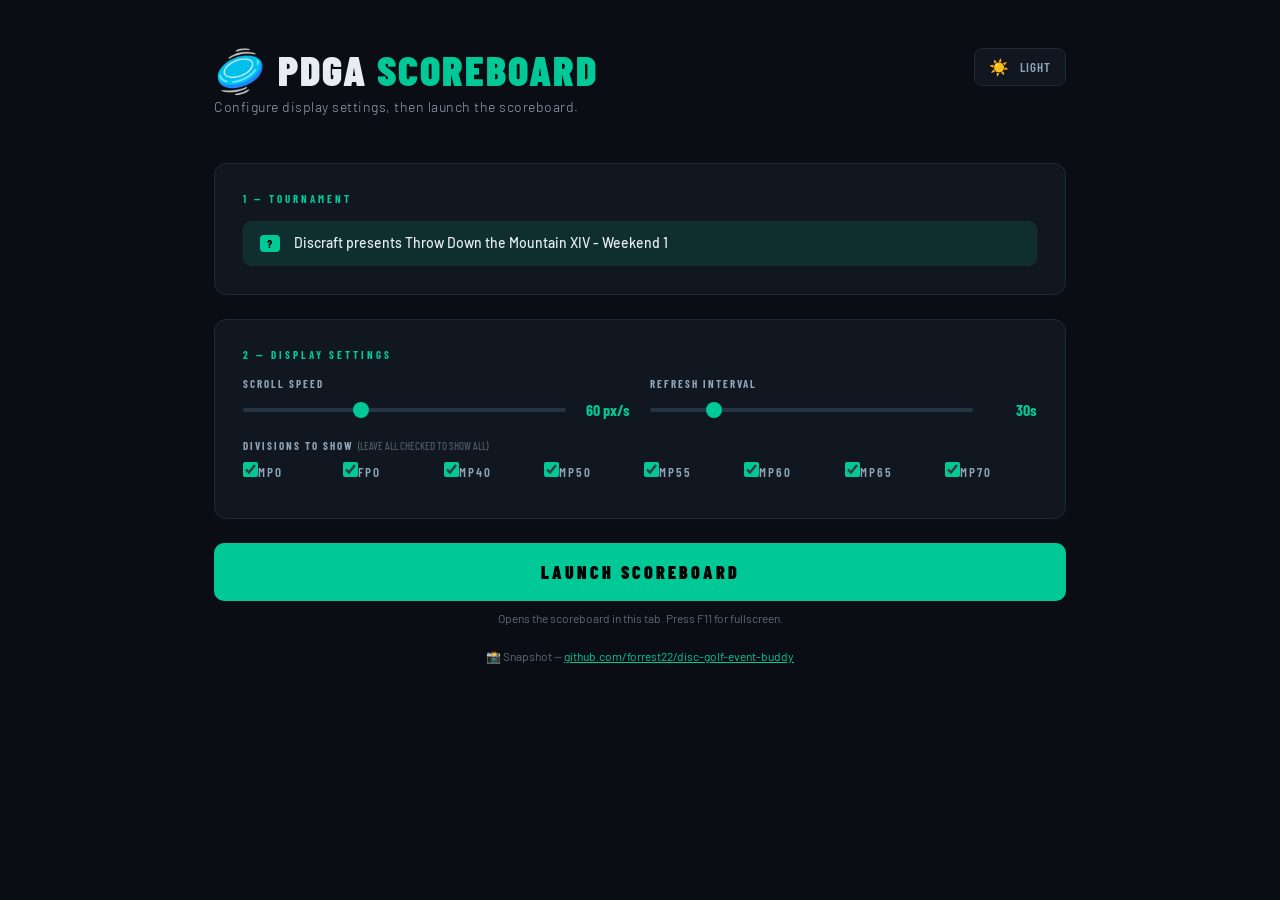
==== docs/demo/index.html @ 9107b609 "Build demo into a demo/ folder" ====
<!doctype html>
<html lang="en">
  <head>
    <meta charset="UTF-8" />
    <meta name="viewport" content="width=device-width, initial-scale=1.0" />
    <title>PDGA Scoreboard &mdash; Discraft presents Throw Down the Mountain XIV - Weekend 1</title>
    <link rel="stylesheet" href="theme.css" />
    <style>
      html,
      body {
        min-height: 100vh;
      }
      .page {
        max-width: 900px;
        margin: 0 auto;
        padding: 48px 24px 80px;
      }
      .header {
        display: flex;
        align-items: flex-start;
        justify-content: space-between;
        margin-bottom: 48px;
      }
      .header-left h1 {
        font-family: "Barlow Condensed", sans-serif;
        font-size: 42px;
        font-weight: 900;
        letter-spacing: 2px;
        text-transform: uppercase;
        line-height: 1;
        color: var(--text);
      }
      .header-left h1 span {
        color: var(--accent);
      }
      .header-left p {
        margin-top: 8px;
        font-size: 14px;
        color: var(--text2);
        font-weight: 300;
        letter-spacing: 0.5px;
      }
      .theme-toggle {
        display: flex;
        align-items: center;
        gap: 10px;
        cursor: pointer;
        padding: 8px 14px;
        border-radius: 8px;
        border: 1px solid var(--border);
        background: var(--surface);
        color: var(--text2);
        font-family: "Barlow Condensed", sans-serif;
        font-size: 13px;
        font-weight: 600;
        letter-spacing: 1px;
        text-transform: uppercase;
        transition: all 0.2s;
        user-select: none;
      }
      .theme-toggle:hover {
        border-color: var(--accent);
        color: var(--accent);
      }
      .theme-toggle .icon {
        font-size: 16px;
      }
      .section-title {
        font-family: "Barlow Condensed", sans-serif;
        font-size: 11px;
        font-weight: 700;
        letter-spacing: 3px;
        text-transform: uppercase;
        color: var(--accent);
        margin-bottom: 16px;
      }
      .card {
        background: var(--surface);
        border: 1px solid var(--border);
        border-radius: 12px;
        padding: 28px;
        margin-bottom: 24px;
        transition:
          background 0.3s,
          border-color 0.3s;
      }
      .search-wrap {
        position: relative;
        margin-bottom: 12px;
      }
      .search-wrap .icon {
        position: absolute;
        left: 14px;
        top: 50%;
        transform: translateY(-50%);
        color: var(--muted);
        font-size: 16px;
        pointer-events: none;
      }
      #search {
        width: 100%;
        padding: 12px 14px 12px 42px;
        background: var(--surface2);
        border: 1px solid var(--border);
        border-radius: 8px;
        color: var(--text);
        font-family: "Barlow", sans-serif;
        font-size: 15px;
        outline: none;
        transition: border-color 0.2s;
      }
      #search:focus {
        border-color: var(--accent);
      }
      #search::placeholder {
        color: var(--muted);
      }
      .tier-filters {
        display: flex;
        flex-wrap: wrap;
        gap: 6px;
        margin-bottom: 16px;
      }
      .tier-pill {
        padding: 4px 12px;
        border-radius: 20px;
        border: 1px solid var(--border);
        background: transparent;
        color: var(--text2);
        font-family: "Barlow Condensed", sans-serif;
        font-size: 12px;
        font-weight: 700;
        letter-spacing: 1px;
        cursor: pointer;
        transition: all 0.15s;
        text-transform: uppercase;
      }
      .tier-pill:hover {
        border-color: var(--accent);
        color: var(--accent);
      }
      .tier-pill.active {
        background: var(--accent);
        border-color: var(--accent);
        color: #000;
      }
      #events-list {
        max-height: 340px;
        overflow-y: auto;
        border: 1px solid var(--border);
        border-radius: 8px;
      }
      #events-list::-webkit-scrollbar {
        width: 6px;
      }
      #events-list::-webkit-scrollbar-thumb {
        background: var(--border2);
        border-radius: 3px;
      }
      .event-item {
        display: flex;
        align-items: center;
        padding: 12px 16px;
        border-bottom: 1px solid var(--border);
        cursor: pointer;
        transition: background 0.15s;
        gap: 14px;
      }
      .event-item:last-child {
        border-bottom: none;
      }
      .event-item:hover {
        background: var(--hover-bg);
      }
      .event-item.selected {
        background: var(--selected-bg);
      }
      .event-item .tier-badge {
        font-family: "Barlow Condensed", sans-serif;
        font-size: 11px;
        font-weight: 800;
        letter-spacing: 1px;
        padding: 2px 7px;
        border-radius: 4px;
        background: var(--surface2);
        color: var(--text2);
        white-space: nowrap;
        flex-shrink: 0;
      }
      .event-item.selected .tier-badge {
        background: var(--accent);
        color: #000;
      }
      .event-item .event-info {
        flex: 1;
        min-width: 0;
      }
      .event-item .event-name {
        font-size: 14px;
        font-weight: 500;
        color: var(--text);
        white-space: nowrap;
        overflow: hidden;
        text-overflow: ellipsis;
      }
      .event-item .event-meta {
        font-size: 12px;
        color: var(--text2);
        margin-top: 2px;
      }
      .event-item .event-dates {
        font-family: "Barlow Condensed", sans-serif;
        font-size: 12px;
        color: var(--muted);
        white-space: nowrap;
        flex-shrink: 0;
      }
      .events-empty {
        padding: 32px;
        text-align: center;
        color: var(--muted);
        font-size: 14px;
      }
      #selected-summary {
        display: none;
        margin-top: 16px;
        padding: 14px 18px;
        background: var(--selected-bg);
        border: 1px solid var(--accent-dim);
        border-radius: 8px;
        font-size: 14px;
        color: var(--text);
      }
      #selected-summary strong {
        color: var(--accent);
      }
      .settings-grid {
        display: grid;
        grid-template-columns: 1fr 1fr;
        gap: 20px;
      }
      @media (max-width: 560px) {
        .settings-grid {
          grid-template-columns: 1fr;
        }
      }
      .setting-group label {
        display: block;
        font-family: "Barlow Condensed", sans-serif;
        font-size: 11px;
        font-weight: 700;
        letter-spacing: 2px;
        text-transform: uppercase;
        color: var(--text2);
        margin-bottom: 10px;
      }
      .slider-wrap {
        display: flex;
        align-items: center;
        gap: 12px;
      }
      input[type="range"] {
        flex: 1;
        -webkit-appearance: none;
        height: 4px;
        border-radius: 2px;
        background: var(--border2);
        outline: none;
      }
      input[type="range"]::-webkit-slider-thumb {
        -webkit-appearance: none;
        width: 16px;
        height: 16px;
        border-radius: 50%;
        background: var(--accent);
        cursor: pointer;
        transition: transform 0.15s;
      }
      input[type="range"]::-webkit-slider-thumb:hover {
        transform: scale(1.2);
      }
      .slider-val {
        font-family: "Barlow Condensed", sans-serif;
        font-size: 16px;
        font-weight: 700;
        color: var(--accent);
        min-width: 52px;
        text-align: right;
      }
      .div-grid {
        display: grid;
        grid-template-columns: repeat(auto-fill, minmax(90px, 1fr));
        gap: 8px;
      }
      .div-check {
        display: flex;
        align-items: center;
        gap: 6px;
        cursor: pointer;
      }
      .div-check input[type="checkbox"] {
        accent-color: var(--accent);
        width: 15px;
        height: 15px;
        cursor: pointer;
      }
      .div-check span {
        font-family: "Barlow Condensed", sans-serif;
        font-size: 13px;
        font-weight: 600;
        color: var(--text2);
      }
      #launch-btn {
        display: block;
        width: 100%;
        padding: 18px;
        margin-top: 8px;
        background: var(--accent);
        color: #000;
        font-family: "Barlow Condensed", sans-serif;
        font-size: 18px;
        font-weight: 900;
        letter-spacing: 3px;
        text-transform: uppercase;
        border: none;
        border-radius: 10px;
        cursor: pointer;
        transition:
          opacity 0.2s,
          transform 0.1s;
      }
      #launch-btn:hover:not(:disabled) {
        opacity: 0.9;
        transform: translateY(-1px);
      }
      #launch-btn:disabled {
        opacity: 0.35;
        cursor: not-allowed;
      }
      .launch-hint {
        text-align: center;
        margin-top: 10px;
        font-size: 12px;
        color: var(--muted);
      }
      .snapshot-note {
        text-align: center;
        margin-top: 24px;
        font-size: 12px;
        color: var(--muted);
      }
      .snapshot-note a {
        color: var(--accent);
      }
    </style>
  </head>
  <body>
    <div class="page">
      <div class="header">
        <div class="header-left">
          <h1>&#x1F94F; PDGA <span>Scoreboard</span></h1>
          <p>Configure display settings, then launch the scoreboard.</p>
        </div>
        <div class="theme-toggle" id="theme-toggle">
          <span class="icon" id="theme-icon">&#x2600;&#xFE0F;</span>
          <span id="theme-label">Light</span>
        </div>
      </div>

      <!-- Tournament (single, pre-selected) -->
      <div class="card">
        <div class="section-title">1 &#x2014; Tournament</div>
        <div id="events-list">
          <div class="event-item selected" id="the-event">
            <span class="tier-badge" id="event-tier">?</span>
            <div class="event-info">
              <div class="event-name" id="event-name-el"></div>
              <div class="event-meta" id="event-meta-el"></div>
            </div>
            <span class="event-dates" id="event-dates-el"></span>
          </div>
        </div>
        <div id="selected-summary"></div>
      </div>

      <!-- Settings -->
      <div class="card">
        <div class="section-title">2 &#x2014; Display Settings</div>
        <div class="settings-grid">
          <div class="setting-group">
            <label>Scroll Speed</label>
            <div class="slider-wrap">
              <input
                type="range"
                id="scroll-speed"
                min="10"
                max="150"
                step="5"
                value="60"
              />
              <span class="slider-val" id="scroll-speed-val">60 px/s</span>
            </div>
          </div>

          <div class="setting-group">
            <label>Refresh Interval</label>
            <div class="slider-wrap">
              <input
                type="range"
                id="poll-interval"
                min="10"
                max="120"
                step="5"
                value="30"
              />
              <span class="slider-val" id="poll-interval-val">30s</span>
            </div>
          </div>

          <div class="setting-group" style="grid-column: 1 / -1">
            <label
              >Divisions to Show
              <span
                style="color: var(--muted); font-weight: 400; letter-spacing: 0"
                >(leave all checked to show all)</span
              ></label
            >
            <div class="div-grid" id="div-grid"></div>
          </div>
        </div>
      </div>

      <button id="launch-btn">Launch Scoreboard</button>
      <p class="launch-hint">
        Opens the scoreboard in this tab. Press F11 for fullscreen.
      </p>
      <p class="snapshot-note">
        &#x1F4F8; Snapshot &mdash;
        <a href="https://github.com/forrest22/disc-golf-event-buddy">github.com/forrest22/disc-golf-event-buddy</a>
      </p>
    </div>

    <script src="scoreboard.js"></script>
    <script>
      const EVENT = {
  "tournId": "98453",
  "officialName": "Discraft presents Throw Down the Mountain XIV - Weekend 1",
  "tier": "?",
  "city": "",
  "stateProvince": "",
  "countryISO": "",
  "startDate": "",
  "endDate": ""
};
      const DIVS = [
  {
    "code": "MPO",
    "name": "Mixed Pro Open"
  },
  {
    "code": "FPO",
    "name": "Women's Pro Open"
  },
  {
    "code": "MP40",
    "name": "Mixed Pro 40+"
  },
  {
    "code": "MP50",
    "name": "Mixed Pro 50+"
  },
  {
    "code": "MP55",
    "name": "Mixed Pro 55+"
  },
  {
    "code": "MP60",
    "name": "Mixed Pro 60+"
  },
  {
    "code": "MP65",
    "name": "Mixed Pro 65+"
  },
  {
    "code": "MP70",
    "name": "Mixed Pro 70+"
  }
];

      // -- Cookie helpers (subset, set only) ----------------------------
      const CookiesS = {
        set(name, value) {
          document.cookie =
            name +
            "=" +
            encodeURIComponent(JSON.stringify(value)) +
            ";path=/;max-age=31536000";
        },
        get(name, fallback) {
          const match = document.cookie.match(
            new RegExp("(?:^|; )" + name + "=([^;]*)"),
          );
          if (!match) return fallback;
          try {
            return JSON.parse(decodeURIComponent(match[1]));
          } catch {
            return fallback;
          }
        },
      };

      // -- Theme ---------------------------------------------------------
      function applyTheme(light) {
        document.body.classList.toggle("light", light);
        document.getElementById("theme-icon").textContent = light
          ? "\uD83C\uDF19"
          : "\u2600\uFE0F";
        document.getElementById("theme-label").textContent = light
          ? "Dark"
          : "Light";
        CookiesS.set("theme", light ? "light" : "dark");
      }
      applyTheme(CookiesS.get("theme", "dark") === "light");
      document.getElementById("theme-toggle").addEventListener("click", () => {
        applyTheme(!document.body.classList.contains("light"));
      });

      // -- Populate event row -------------------------------------------
      function fmtDate(iso) {
        if (!iso) return "";
        return new Date(iso).toLocaleDateString("en-US", {
          month: "short",
          day: "numeric",
          timeZone: "UTC",
        });
      }
      const start = fmtDate(EVENT.startDate);
      const end = fmtDate(EVENT.endDate);
      document.getElementById("event-tier").textContent = EVENT.tier || "?";
      document.getElementById("event-name-el").textContent =
        EVENT.officialName || EVENT.name || "";
      document.getElementById("event-meta-el").textContent = [
        EVENT.city,
        EVENT.stateProvince,
        EVENT.countryISO,
      ]
        .filter(Boolean)
        .join(", ");
      document.getElementById("event-dates-el").textContent =
        start === end ? start : start + " \u2013 " + end;

      // -- Settings from cookies ----------------------------------------
      const savedSpeed = CookiesS.get("scrollSpeed", 60);
      const savedPoll = CookiesS.get("pollInterval", 30);
      document.getElementById("scroll-speed").value = savedSpeed;
      document.getElementById("scroll-speed-val").textContent =
        savedSpeed + " px/s";
      document.getElementById("poll-interval").value = savedPoll;
      document.getElementById("poll-interval-val").textContent =
        savedPoll + "s";

      document.getElementById("scroll-speed").addEventListener("input", (e) => {
        const v = parseInt(e.target.value);
        document.getElementById("scroll-speed-val").textContent = v + " px/s";
        CookiesS.set("scrollSpeed", v);
      });
      document
        .getElementById("poll-interval")
        .addEventListener("input", (e) => {
          const v = parseInt(e.target.value);
          document.getElementById("poll-interval-val").textContent = v + "s";
          CookiesS.set("pollInterval", v);
        });

      // -- Division checkboxes ------------------------------------------
      const divisionFilter = new Set(CookiesS.get("divisionFilter", []));
      const grid = document.getElementById("div-grid");
      grid.innerHTML = DIVS.map((d) => {
        const checked = divisionFilter.size === 0 || divisionFilter.has(d.code);
        return (
          '<label class="div-check"><input type="checkbox" value="' +
          d.code +
          '" ' +
          (checked ? "checked" : "") +
          " /><span>" +
          d.code +
          "</span></label>"
        );
      }).join("");

      grid.querySelectorAll("input[type=checkbox]").forEach((cb) => {
        cb.addEventListener("change", () => {
          if (cb.checked) divisionFilter.add(cb.value);
          else divisionFilter.delete(cb.value);
          CookiesS.set("divisionFilter", [...divisionFilter]);
        });
      });

      // -- Launch -------------------------------------------------------
      document.getElementById("launch-btn").addEventListener("click", () => {
        CookiesS.set("divisionFilter", [...divisionFilter]);
        window.location.href = "scoreboard.html";
      });
    </script>
  </body>
</html>
---- docs/demo/theme.css ----
/*
 * theme.css — Shared design tokens and base styles
 *
 * Imported by both landing.html and scoreboard.html.
 * Contains: Google Fonts, CSS variables (dark + light), and body base styles.
 *
 * Dark theme is the default (:root).
 * Light theme activates via the `light` class on <html> or <body>
 * (landing uses body.light, scoreboard uses html.light — both are declared here).
 */

@import url("https://fonts.googleapis.com/css2?family=Barlow+Condensed:wght@400;600;700;800;900&family=Barlow:wght@300;400;500;600&display=swap");

/* ── Dark theme (default) ── */
:root {
  --bg: #0a0e14;
  --surface: #111720;
  --surface2: #162030;
  --border: #1e2a38;
  --border2: #253545;
  --accent: #00c896;
  --accent-dim: #00533e;
  --accent-glow: rgba(0, 200, 150, 0.15);
  --red: #ff4d4d;
  --gold: #f5c842;
  --silver: #a8b8c8;
  --bronze: #cd7f3a;
  --text: #e8edf3;
  --text2: #8fa3b8;
  --muted: #5a6a7a;
  --input-bg: #0f1824;
  --card-bg: #111d2b;
  --hover-bg: rgba(0, 200, 150, 0.07);
  --selected-bg: rgba(0, 200, 150, 0.13);
}

/* ── Light theme ── */
/* Applied via html.light (scoreboard) or body.light (landing) */
html.light,
body.light {
  --bg: #f0f4f8;
  --surface: #ffffff;
  --surface2: #e8eef5;
  --border: #c8d5e2;
  --border2: #b0c0d0;
  --accent: #008f6b;
  --accent-dim: #004d3a;
  --accent-glow: rgba(0, 143, 107, 0.1);
  --red: #d93636;
  --gold: #c9a000;
  --silver: #607080;
  --bronze: #a05a20;
  --text: #1a2634;
  --text2: #4a6070;
  --muted: #3a5268;
  --input-bg: #ffffff;
  --card-bg: #f8fafb;
  --hover-bg: rgba(0, 143, 107, 0.06);
  --selected-bg: rgba(0, 143, 107, 0.1);
}

/* ── Base body styles ── */
*,
*::before,
*::after {
  box-sizing: border-box;
  margin: 0;
  padding: 0;
}

body {
  background: var(--bg);
  color: var(--text);
  font-family: "Barlow", sans-serif;
  transition:
    background 0.3s,
    color 0.3s;
}
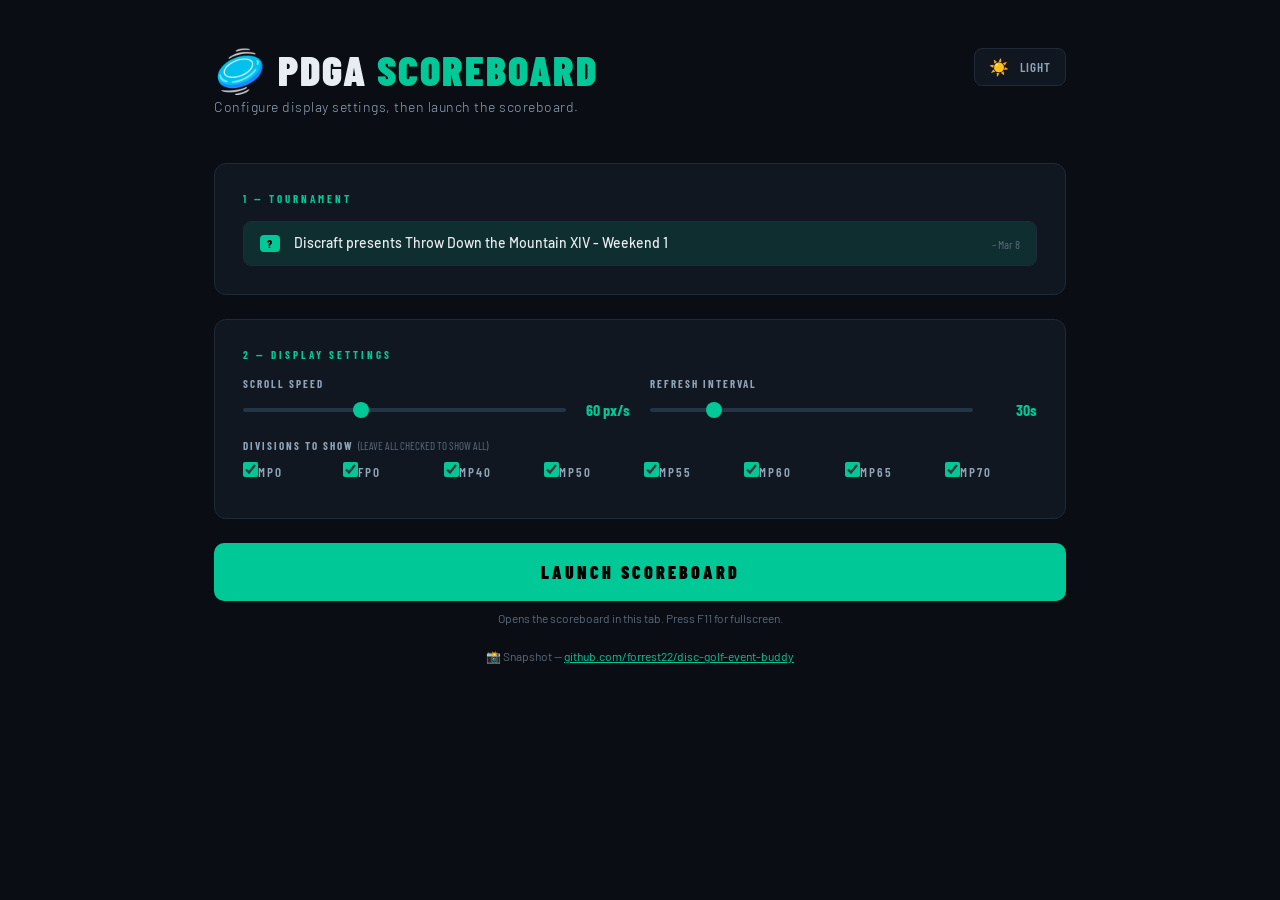
==== commit c3cc2233: "Fixed bug with DNF sentinels not being registered as DNF correctly" ====
--- a/docs/demo/index.html
+++ b/docs/demo/index.html
@@ -450,7 +450,7 @@
   "stateProvince": "",
   "countryISO": "",
   "startDate": "",
-  "endDate": ""
+  "endDate": "2026-03-08"
 };
       const DIVS = [
   {
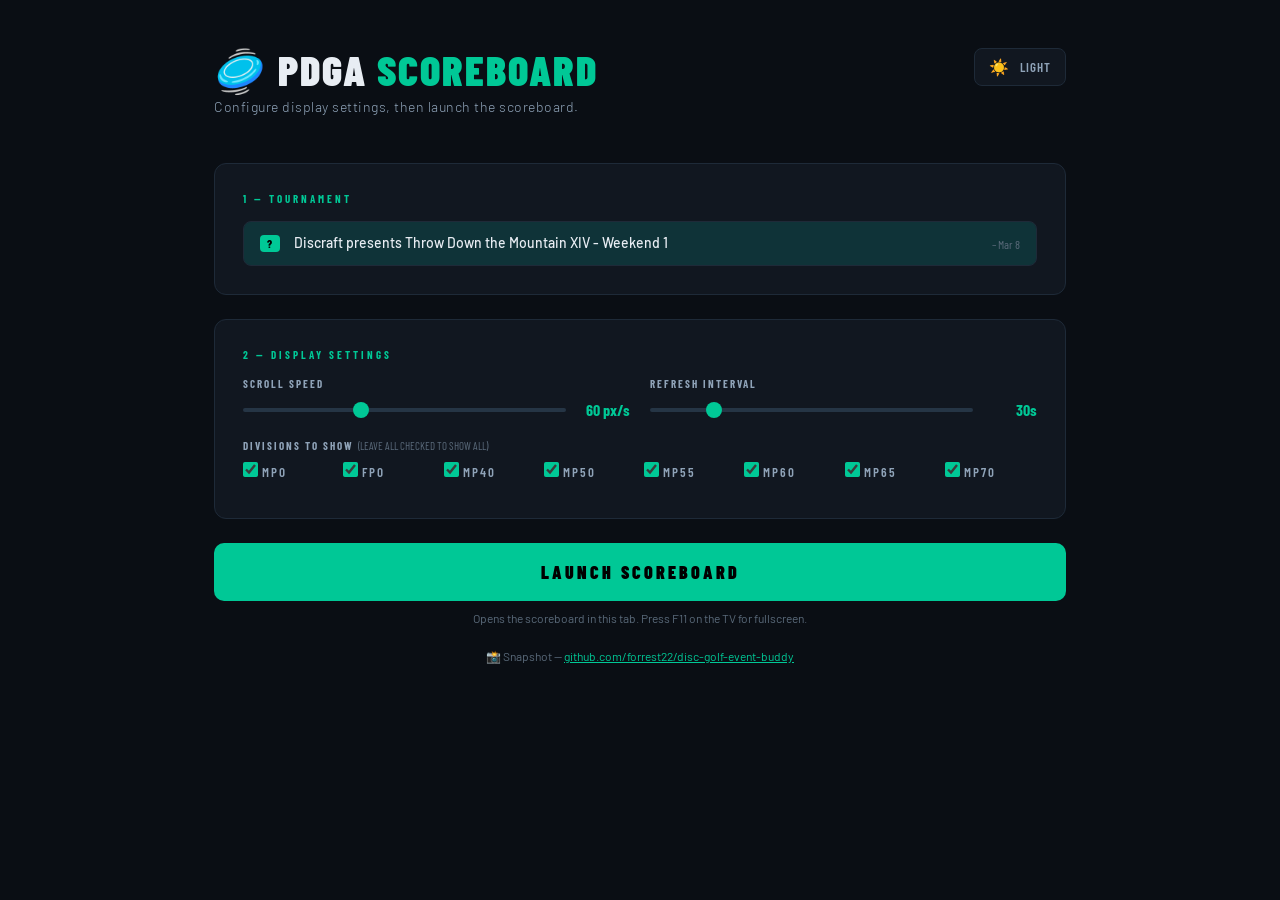
==== commit 5f30c478: "Refactored landing page to more closely follow the established pattern of extending the main page an" ====
--- a/docs/demo/index.html
+++ b/docs/demo/index.html
@@ -4,354 +4,80 @@
     <meta charset="UTF-8" />
     <meta name="viewport" content="width=device-width, initial-scale=1.0" />
     <title>PDGA Scoreboard &mdash; Discraft presents Throw Down the Mountain XIV - Weekend 1</title>
-    <link rel="stylesheet" href="theme.css" />
+    <link
+      rel="stylesheet"
+      href="theme.css"
+    />
     <style>
-      html,
-      body {
-        min-height: 100vh;
-      }
-      .page {
-        max-width: 900px;
-        margin: 0 auto;
-        padding: 48px 24px 80px;
-      }
-      .header {
-        display: flex;
-        align-items: flex-start;
-        justify-content: space-between;
-        margin-bottom: 48px;
-      }
-      .header-left h1 {
-        font-family: "Barlow Condensed", sans-serif;
-        font-size: 42px;
-        font-weight: 900;
-        letter-spacing: 2px;
-        text-transform: uppercase;
-        line-height: 1;
-        color: var(--text);
-      }
-      .header-left h1 span {
-        color: var(--accent);
-      }
-      .header-left p {
-        margin-top: 8px;
-        font-size: 14px;
-        color: var(--text2);
-        font-weight: 300;
-        letter-spacing: 0.5px;
-      }
-      .theme-toggle {
-        display: flex;
-        align-items: center;
-        gap: 10px;
-        cursor: pointer;
-        padding: 8px 14px;
-        border-radius: 8px;
-        border: 1px solid var(--border);
-        background: var(--surface);
-        color: var(--text2);
-        font-family: "Barlow Condensed", sans-serif;
-        font-size: 13px;
-        font-weight: 600;
-        letter-spacing: 1px;
-        text-transform: uppercase;
-        transition: all 0.2s;
-        user-select: none;
-      }
-      .theme-toggle:hover {
-        border-color: var(--accent);
-        color: var(--accent);
-      }
-      .theme-toggle .icon {
-        font-size: 16px;
-      }
-      .section-title {
-        font-family: "Barlow Condensed", sans-serif;
-        font-size: 11px;
-        font-weight: 700;
-        letter-spacing: 3px;
-        text-transform: uppercase;
-        color: var(--accent);
-        margin-bottom: 16px;
-      }
-      .card {
-        background: var(--surface);
-        border: 1px solid var(--border);
-        border-radius: 12px;
-        padding: 28px;
-        margin-bottom: 24px;
-        transition:
-          background 0.3s,
-          border-color 0.3s;
-      }
-      .search-wrap {
-        position: relative;
-        margin-bottom: 12px;
-      }
-      .search-wrap .icon {
-        position: absolute;
-        left: 14px;
-        top: 50%;
-        transform: translateY(-50%);
-        color: var(--muted);
-        font-size: 16px;
-        pointer-events: none;
-      }
-      #search {
-        width: 100%;
-        padding: 12px 14px 12px 42px;
-        background: var(--surface2);
-        border: 1px solid var(--border);
-        border-radius: 8px;
-        color: var(--text);
-        font-family: "Barlow", sans-serif;
-        font-size: 15px;
-        outline: none;
-        transition: border-color 0.2s;
-      }
-      #search:focus {
-        border-color: var(--accent);
-      }
-      #search::placeholder {
-        color: var(--muted);
-      }
-      .tier-filters {
-        display: flex;
-        flex-wrap: wrap;
-        gap: 6px;
-        margin-bottom: 16px;
-      }
-      .tier-pill {
-        padding: 4px 12px;
-        border-radius: 20px;
-        border: 1px solid var(--border);
-        background: transparent;
-        color: var(--text2);
-        font-family: "Barlow Condensed", sans-serif;
-        font-size: 12px;
-        font-weight: 700;
-        letter-spacing: 1px;
-        cursor: pointer;
-        transition: all 0.15s;
-        text-transform: uppercase;
-      }
-      .tier-pill:hover {
-        border-color: var(--accent);
-        color: var(--accent);
-      }
-      .tier-pill.active {
-        background: var(--accent);
-        border-color: var(--accent);
-        color: #000;
-      }
-      #events-list {
-        max-height: 340px;
-        overflow-y: auto;
-        border: 1px solid var(--border);
-        border-radius: 8px;
-      }
-      #events-list::-webkit-scrollbar {
-        width: 6px;
-      }
-      #events-list::-webkit-scrollbar-thumb {
-        background: var(--border2);
-        border-radius: 3px;
-      }
-      .event-item {
-        display: flex;
-        align-items: center;
-        padding: 12px 16px;
-        border-bottom: 1px solid var(--border);
-        cursor: pointer;
-        transition: background 0.15s;
-        gap: 14px;
-      }
-      .event-item:last-child {
-        border-bottom: none;
-      }
-      .event-item:hover {
-        background: var(--hover-bg);
-      }
-      .event-item.selected {
-        background: var(--selected-bg);
-      }
-      .event-item .tier-badge {
-        font-family: "Barlow Condensed", sans-serif;
-        font-size: 11px;
-        font-weight: 800;
-        letter-spacing: 1px;
-        padding: 2px 7px;
-        border-radius: 4px;
-        background: var(--surface2);
-        color: var(--text2);
-        white-space: nowrap;
-        flex-shrink: 0;
-      }
-      .event-item.selected .tier-badge {
-        background: var(--accent);
-        color: #000;
-      }
-      .event-item .event-info {
-        flex: 1;
-        min-width: 0;
-      }
-      .event-item .event-name {
-        font-size: 14px;
-        font-weight: 500;
-        color: var(--text);
-        white-space: nowrap;
-        overflow: hidden;
-        text-overflow: ellipsis;
-      }
-      .event-item .event-meta {
-        font-size: 12px;
-        color: var(--text2);
-        margin-top: 2px;
-      }
-      .event-item .event-dates {
-        font-family: "Barlow Condensed", sans-serif;
-        font-size: 12px;
-        color: var(--muted);
-        white-space: nowrap;
-        flex-shrink: 0;
-      }
-      .events-empty {
-        padding: 32px;
-        text-align: center;
-        color: var(--muted);
-        font-size: 14px;
-      }
-      #selected-summary {
-        display: none;
-        margin-top: 16px;
-        padding: 14px 18px;
-        background: var(--selected-bg);
-        border: 1px solid var(--accent-dim);
-        border-radius: 8px;
-        font-size: 14px;
-        color: var(--text);
-      }
-      #selected-summary strong {
-        color: var(--accent);
-      }
-      .settings-grid {
-        display: grid;
-        grid-template-columns: 1fr 1fr;
-        gap: 20px;
-      }
-      @media (max-width: 560px) {
-        .settings-grid {
-          grid-template-columns: 1fr;
-        }
-      }
-      .setting-group label {
-        display: block;
-        font-family: "Barlow Condensed", sans-serif;
-        font-size: 11px;
-        font-weight: 700;
-        letter-spacing: 2px;
-        text-transform: uppercase;
-        color: var(--text2);
-        margin-bottom: 10px;
-      }
-      .slider-wrap {
-        display: flex;
-        align-items: center;
-        gap: 12px;
-      }
-      input[type="range"] {
-        flex: 1;
-        -webkit-appearance: none;
-        height: 4px;
-        border-radius: 2px;
-        background: var(--border2);
-        outline: none;
-      }
-      input[type="range"]::-webkit-slider-thumb {
-        -webkit-appearance: none;
-        width: 16px;
-        height: 16px;
-        border-radius: 50%;
-        background: var(--accent);
-        cursor: pointer;
-        transition: transform 0.15s;
-      }
-      input[type="range"]::-webkit-slider-thumb:hover {
-        transform: scale(1.2);
-      }
-      .slider-val {
-        font-family: "Barlow Condensed", sans-serif;
-        font-size: 16px;
-        font-weight: 700;
-        color: var(--accent);
-        min-width: 52px;
-        text-align: right;
-      }
-      .div-grid {
-        display: grid;
-        grid-template-columns: repeat(auto-fill, minmax(90px, 1fr));
-        gap: 8px;
-      }
-      .div-check {
-        display: flex;
-        align-items: center;
-        gap: 6px;
-        cursor: pointer;
-      }
-      .div-check input[type="checkbox"] {
-        accent-color: var(--accent);
-        width: 15px;
-        height: 15px;
-        cursor: pointer;
-      }
-      .div-check span {
-        font-family: "Barlow Condensed", sans-serif;
-        font-size: 13px;
-        font-weight: 600;
-        color: var(--text2);
-      }
-      #launch-btn {
-        display: block;
-        width: 100%;
-        padding: 18px;
-        margin-top: 8px;
-        background: var(--accent);
-        color: #000;
-        font-family: "Barlow Condensed", sans-serif;
-        font-size: 18px;
-        font-weight: 900;
-        letter-spacing: 3px;
-        text-transform: uppercase;
-        border: none;
-        border-radius: 10px;
-        cursor: pointer;
-        transition:
-          opacity 0.2s,
-          transform 0.1s;
-      }
-      #launch-btn:hover:not(:disabled) {
-        opacity: 0.9;
-        transform: translateY(-1px);
-      }
-      #launch-btn:disabled {
-        opacity: 0.35;
-        cursor: not-allowed;
-      }
-      .launch-hint {
-        text-align: center;
-        margin-top: 10px;
-        font-size: 12px;
-        color: var(--muted);
-      }
-      .snapshot-note {
-        text-align: center;
-        margin-top: 24px;
-        font-size: 12px;
-        color: var(--muted);
-      }
-      .snapshot-note a {
-        color: var(--accent);
-      }
+      html, body { min-height: 100vh; }
+      .page { max-width: 900px; margin: 0 auto; padding: 48px 24px 80px; }
+
+      .header { display: flex; align-items: flex-start; justify-content: space-between; margin-bottom: 48px; }
+      .header-left h1 { font-family: 'Barlow Condensed', sans-serif; font-size: 42px; font-weight: 900; letter-spacing: 2px; text-transform: uppercase; line-height: 1; color: var(--text); }
+      .header-left h1 span { color: var(--accent); }
+      .header-left p { margin-top: 8px; font-size: 14px; color: var(--text2); font-weight: 300; letter-spacing: 0.5px; }
+
+      .theme-toggle { display: flex; align-items: center; gap: 10px; cursor: pointer; padding: 8px 14px; border-radius: 8px; border: 1px solid var(--border); background: var(--surface); color: var(--text2); font-family: 'Barlow Condensed', sans-serif; font-size: 13px; font-weight: 600; letter-spacing: 1px; text-transform: uppercase; transition: all 0.2s; user-select: none; }
+      .theme-toggle:hover { border-color: var(--accent); color: var(--accent); }
+      .theme-toggle .icon { font-size: 16px; }
+
+      .section-title { font-family: 'Barlow Condensed', sans-serif; font-size: 11px; font-weight: 700; letter-spacing: 3px; text-transform: uppercase; color: var(--accent); margin-bottom: 16px; }
+      .card { background: var(--surface); border: 1px solid var(--border); border-radius: 12px; padding: 28px; margin-bottom: 24px; transition: background 0.3s, border-color 0.3s; }
+
+      .search-wrap { position: relative; margin-bottom: 12px; }
+      .search-wrap .icon { position: absolute; left: 14px; top: 50%; transform: translateY(-50%); color: var(--muted); font-size: 16px; pointer-events: none; }
+      #search { width: 100%; padding: 12px 14px 12px 42px; background: var(--surface2); border: 1px solid var(--border); border-radius: 8px; color: var(--text); font-family: 'Barlow', sans-serif; font-size: 15px; outline: none; transition: border-color 0.2s; }
+      #search:focus { border-color: var(--accent); }
+      #search::placeholder { color: var(--muted); }
+
+      .tier-filters { display: flex; flex-wrap: wrap; gap: 6px; margin-bottom: 16px; }
+      .tier-pill { padding: 4px 12px; border-radius: 20px; border: 1px solid var(--border); background: transparent; color: var(--text2); font-family: 'Barlow Condensed', sans-serif; font-size: 12px; font-weight: 700; letter-spacing: 1px; cursor: pointer; transition: all 0.15s; text-transform: uppercase; }
+      .tier-pill:hover { border-color: var(--accent); color: var(--accent); }
+      .tier-pill.active { background: var(--accent); border-color: var(--accent); color: #000; }
+
+      #events-list { max-height: 340px; overflow-y: auto; border: 1px solid var(--border); border-radius: 8px; background: var(--card-bg); }
+      #events-list::-webkit-scrollbar { width: 6px; }
+      #events-list::-webkit-scrollbar-track { background: transparent; }
+      #events-list::-webkit-scrollbar-thumb { background: var(--border2); border-radius: 3px; }
+
+      .event-item { display: flex; align-items: center; padding: 12px 16px; border-bottom: 1px solid var(--border); cursor: pointer; transition: background 0.15s; gap: 14px; }
+      .event-item:last-child { border-bottom: none; }
+      .event-item:hover { background: var(--hover-bg); }
+      .event-item.selected { background: var(--selected-bg); }
+      .event-item .tier-badge { font-family: 'Barlow Condensed', sans-serif; font-size: 11px; font-weight: 800; letter-spacing: 1px; padding: 2px 7px; border-radius: 4px; background: var(--surface2); color: var(--text2); white-space: nowrap; flex-shrink: 0; }
+      .event-item.selected .tier-badge { background: var(--accent); color: #000; }
+      .event-item .event-info { flex: 1; min-width: 0; }
+      .event-item .event-name { font-size: 14px; font-weight: 500; color: var(--text); white-space: nowrap; overflow: hidden; text-overflow: ellipsis; }
+      .event-item .event-meta { font-size: 12px; color: var(--text2); margin-top: 2px; }
+      .event-item .event-dates { font-family: 'Barlow Condensed', sans-serif; font-size: 12px; color: var(--muted); white-space: nowrap; flex-shrink: 0; }
+      .events-loading, .events-empty { padding: 32px; text-align: center; color: var(--muted); font-size: 14px; }
+
+      #selected-summary { display: none; margin-top: 16px; padding: 14px 18px; background: var(--selected-bg); border: 1px solid var(--accent-dim); border-radius: 8px; font-size: 14px; color: var(--text); }
+      #selected-summary strong { color: var(--accent); }
+
+      .settings-grid { display: grid; grid-template-columns: 1fr 1fr; gap: 20px; }
+      @media (max-width: 560px) { .settings-grid { grid-template-columns: 1fr; } }
+      .setting-group label { display: block; font-family: 'Barlow Condensed', sans-serif; font-size: 11px; font-weight: 700; letter-spacing: 2px; text-transform: uppercase; color: var(--text2); margin-bottom: 10px; }
+
+      .slider-wrap { display: flex; align-items: center; gap: 12px; }
+      input[type=range] { flex: 1; -webkit-appearance: none; height: 4px; border-radius: 2px; background: var(--border2); outline: none; }
+      input[type=range]::-webkit-slider-thumb { -webkit-appearance: none; width: 16px; height: 16px; border-radius: 50%; background: var(--accent); cursor: pointer; transition: transform 0.15s; }
+      input[type=range]::-webkit-slider-thumb:hover { transform: scale(1.2); }
+      .slider-val { font-family: 'Barlow Condensed', sans-serif; font-size: 16px; font-weight: 700; color: var(--accent); min-width: 52px; text-align: right; }
+
+      .div-grid { display: grid; grid-template-columns: repeat(auto-fill, minmax(90px, 1fr)); gap: 8px; }
+      .div-check { display: flex; align-items: center; gap: 6px; cursor: pointer; }
+      .div-check input[type=checkbox] { accent-color: var(--accent); width: 15px; height: 15px; cursor: pointer; }
+      .div-check span { font-family: 'Barlow Condensed', sans-serif; font-size: 13px; font-weight: 600; color: var(--text2); }
+
+      #launch-btn { display: block; width: 100%; padding: 18px; margin-top: 8px; background: var(--accent); color: #000; font-family: 'Barlow Condensed', sans-serif; font-size: 18px; font-weight: 900; letter-spacing: 3px; text-transform: uppercase; border: none; border-radius: 10px; cursor: pointer; transition: opacity 0.2s, transform 0.1s; }
+      #launch-btn:hover:not(:disabled) { opacity: 0.9; transform: translateY(-1px); }
+      #launch-btn:active:not(:disabled) { transform: translateY(0); }
+      #launch-btn:disabled { opacity: 0.35; cursor: not-allowed; }
+      .launch-hint { text-align: center; margin-top: 10px; font-size: 12px; color: var(--muted); }
+
+       .snapshot-note { text-align: center; margin-top: 24px; font-size:
+12px; color: var(--muted); } .snapshot-note a { color: var(--accent); } 
     </style>
   </head>
   <body>
@@ -359,28 +85,37 @@
       <div class="header">
         <div class="header-left">
           <h1>&#x1F94F; PDGA <span>Scoreboard</span></h1>
-          <p>Configure display settings, then launch the scoreboard.</p>
-        </div>
-        <div class="theme-toggle" id="theme-toggle">
+          <p>
+            Configure display settings, then launch the scoreboard.
+          </p>
+        </div>
+        <div
+          class="theme-toggle"
+          id="theme-toggle"
+          title="Toggle dark/light mode"
+        >
           <span class="icon" id="theme-icon">&#x2600;&#xFE0F;</span>
           <span id="theme-label">Light</span>
         </div>
       </div>
 
-      <!-- Tournament (single, pre-selected) -->
+      <!-- Tournament section -->
       <div class="card">
-        <div class="section-title">1 &#x2014; Tournament</div>
-        <div id="events-list">
-          <div class="event-item selected" id="the-event">
-            <span class="tier-badge" id="event-tier">?</span>
-            <div class="event-info">
-              <div class="event-name" id="event-name-el"></div>
-              <div class="event-meta" id="event-meta-el"></div>
-            </div>
-            <span class="event-dates" id="event-dates-el"></span>
-          </div>
-        </div>
-        <div id="selected-summary"></div>
+        <div class="section-title">
+          1 &#x2014; Tournament
+        </div>
+        
+<div id="events-list">
+  <div class="event-item selected">
+    <span class="tier-badge" id="event-tier">?</span>
+    <div class="event-info">
+      <div class="event-name" id="event-name-el"></div>
+      <div class="event-meta" id="event-meta-el"></div>
+    </div>
+    <span class="event-dates" id="event-dates-el"></span>
+  </div>
+</div>
+
       </div>
 
       <!-- Settings -->
@@ -425,24 +160,34 @@
                 >(leave all checked to show all)</span
               ></label
             >
-            <div class="div-grid" id="div-grid"></div>
+            <div class="div-grid" id="div-grid">
+              
+            </div>
           </div>
         </div>
       </div>
 
-      <button id="launch-btn">Launch Scoreboard</button>
+      <button
+        id="launch-btn"
+        
+      >
+        Launch Scoreboard
+      </button>
       <p class="launch-hint">
-        Opens the scoreboard in this tab. Press F11 for fullscreen.
+        Opens the scoreboard in this tab. Press F11 on the TV for fullscreen.
       </p>
-      <p class="snapshot-note">
-        &#x1F4F8; Snapshot &mdash;
-        <a href="https://github.com/forrest22/disc-golf-event-buddy">github.com/forrest22/disc-golf-event-buddy</a>
-      </p>
+      
+<p class="snapshot-note">
+  &#x1F4F8; Snapshot &mdash;
+  <a href="https://github.com/forrest22/disc-golf-event-buddy">github.com/forrest22/disc-golf-event-buddy</a>
+</p>
+
     </div>
 
-    <script src="scoreboard.js"></script>
+    <script src="landing.js"></script>
     <script>
-      const EVENT = {
+      
+const EVENT = {
   "tournId": "98453",
   "officialName": "Discraft presents Throw Down the Mountain XIV - Weekend 1",
   "tier": "?",
@@ -451,8 +196,7 @@
   "countryISO": "",
   "startDate": "",
   "endDate": "2026-03-08"
-};
-      const DIVS = [
+}; const DIVS = [
   {
     "code": "MPO",
     "name": "Mixed Pro Open"
@@ -486,121 +230,16 @@
     "name": "Mixed Pro 70+"
   }
 ];
-
-      // -- Cookie helpers (subset, set only) ----------------------------
-      const CookiesS = {
-        set(name, value) {
-          document.cookie =
-            name +
-            "=" +
-            encodeURIComponent(JSON.stringify(value)) +
-            ";path=/;max-age=31536000";
-        },
-        get(name, fallback) {
-          const match = document.cookie.match(
-            new RegExp("(?:^|; )" + name + "=([^;]*)"),
-          );
-          if (!match) return fallback;
-          try {
-            return JSON.parse(decodeURIComponent(match[1]));
-          } catch {
-            return fallback;
-          }
-        },
-      };
-
-      // -- Theme ---------------------------------------------------------
-      function applyTheme(light) {
-        document.body.classList.toggle("light", light);
-        document.getElementById("theme-icon").textContent = light
-          ? "\uD83C\uDF19"
-          : "\u2600\uFE0F";
-        document.getElementById("theme-label").textContent = light
-          ? "Dark"
-          : "Light";
-        CookiesS.set("theme", light ? "light" : "dark");
-      }
-      applyTheme(CookiesS.get("theme", "dark") === "light");
-      document.getElementById("theme-toggle").addEventListener("click", () => {
-        applyTheme(!document.body.classList.contains("light"));
-      });
-
-      // -- Populate event row -------------------------------------------
-      function fmtDate(iso) {
-        if (!iso) return "";
-        return new Date(iso).toLocaleDateString("en-US", {
-          month: "short",
-          day: "numeric",
-          timeZone: "UTC",
-        });
-      }
-      const start = fmtDate(EVENT.startDate);
-      const end = fmtDate(EVENT.endDate);
-      document.getElementById("event-tier").textContent = EVENT.tier || "?";
-      document.getElementById("event-name-el").textContent =
-        EVENT.officialName || EVENT.name || "";
-      document.getElementById("event-meta-el").textContent = [
-        EVENT.city,
-        EVENT.stateProvince,
-        EVENT.countryISO,
-      ]
-        .filter(Boolean)
-        .join(", ");
-      document.getElementById("event-dates-el").textContent =
-        start === end ? start : start + " \u2013 " + end;
-
-      // -- Settings from cookies ----------------------------------------
-      const savedSpeed = CookiesS.get("scrollSpeed", 60);
-      const savedPoll = CookiesS.get("pollInterval", 30);
-      document.getElementById("scroll-speed").value = savedSpeed;
-      document.getElementById("scroll-speed-val").textContent =
-        savedSpeed + " px/s";
-      document.getElementById("poll-interval").value = savedPoll;
-      document.getElementById("poll-interval-val").textContent =
-        savedPoll + "s";
-
-      document.getElementById("scroll-speed").addEventListener("input", (e) => {
-        const v = parseInt(e.target.value);
-        document.getElementById("scroll-speed-val").textContent = v + " px/s";
-        CookiesS.set("scrollSpeed", v);
-      });
-      document
-        .getElementById("poll-interval")
-        .addEventListener("input", (e) => {
-          const v = parseInt(e.target.value);
-          document.getElementById("poll-interval-val").textContent = v + "s";
-          CookiesS.set("pollInterval", v);
-        });
-
-      // -- Division checkboxes ------------------------------------------
-      const divisionFilter = new Set(CookiesS.get("divisionFilter", []));
-      const grid = document.getElementById("div-grid");
-      grid.innerHTML = DIVS.map((d) => {
-        const checked = divisionFilter.size === 0 || divisionFilter.has(d.code);
-        return (
-          '<label class="div-check"><input type="checkbox" value="' +
-          d.code +
-          '" ' +
-          (checked ? "checked" : "") +
-          " /><span>" +
-          d.code +
-          "</span></label>"
-        );
-      }).join("");
-
-      grid.querySelectorAll("input[type=checkbox]").forEach((cb) => {
-        cb.addEventListener("change", () => {
-          if (cb.checked) divisionFilter.add(cb.value);
-          else divisionFilter.delete(cb.value);
-          CookiesS.set("divisionFilter", [...divisionFilter]);
-        });
-      });
-
-      // -- Launch -------------------------------------------------------
-      document.getElementById("launch-btn").addEventListener("click", () => {
-        CookiesS.set("divisionFilter", [...divisionFilter]);
-        window.location.href = "scoreboard.html";
-      });
+const start = fmtDate(EVENT.startDate); const end = fmtDate(EVENT.endDate);
+document.getElementById("event-tier").textContent = EVENT.tier || "?";
+document.getElementById("event-name-el").textContent = EVENT.officialName || "";
+document.getElementById("event-meta-el").textContent = [EVENT.city,
+EVENT.stateProvince, EVENT.countryISO].filter(Boolean).join(", ");
+document.getElementById("event-dates-el").textContent = start === end ? start : start + " \u2013 " + end;
+renderDivisionCheckboxes(DIVS);
+document.getElementById("launch-btn").addEventListener("click", () => {
+Cookies.set("divisionFilter", [...divisionFilter]); window.location.href =
+"scoreboard.html"; }); 
     </script>
   </body>
 </html>
